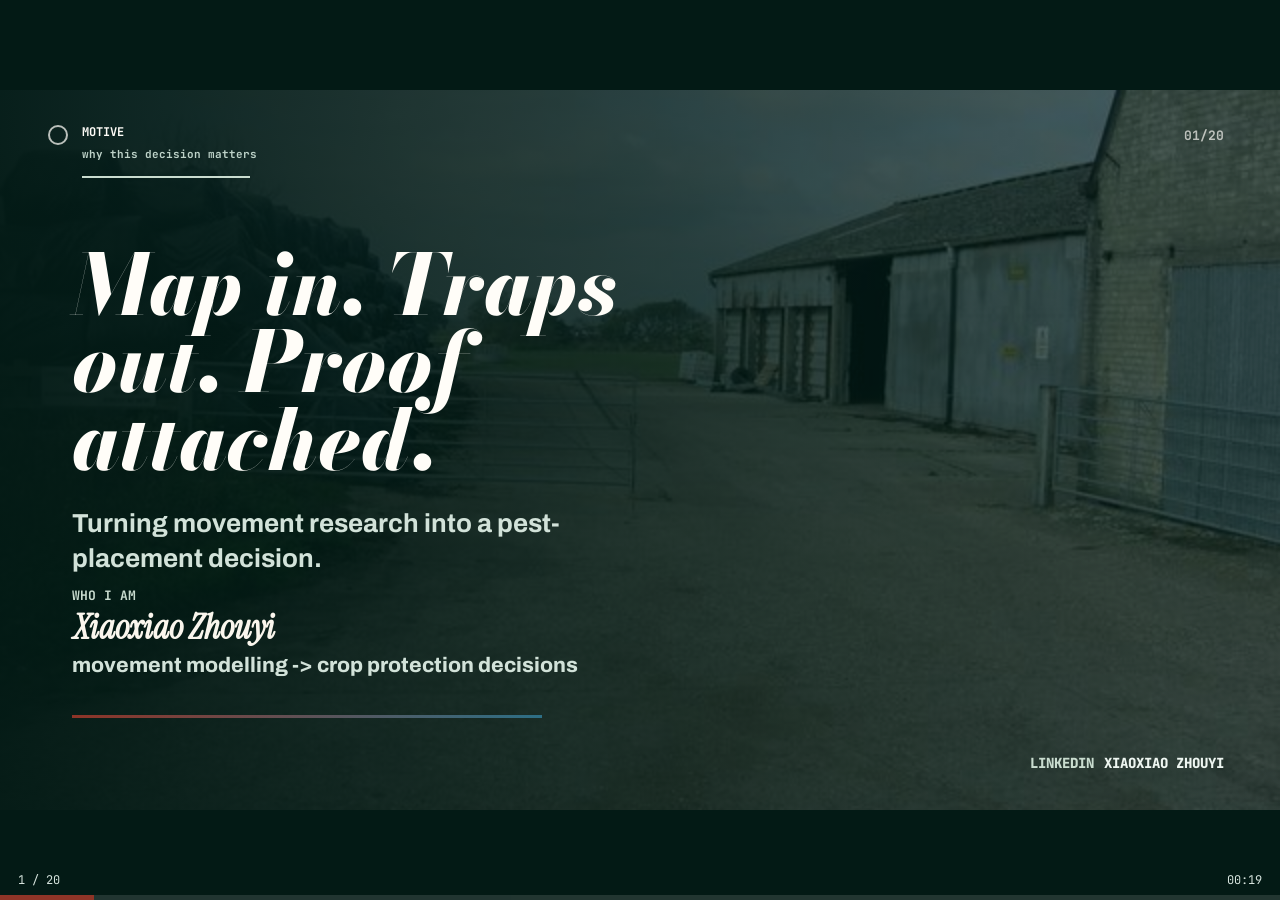
==== biopath-ecef/index.html @ d57f268b "Add BioPath ECEF presentation" ====
<!doctype html>
<html lang="en">
<head>
<meta charset="utf-8">
<meta name="viewport" content="width=device-width, initial-scale=1">
<title>BioPath ECEF Festival Presentation V3 London Cuts Direction</title>
<style>
  @import url('https://fonts.googleapis.com/css2?family=Archivo:wght@400;500;600;700;800&family=Bodoni+Moda:ital,wght@0,600;0,700;0,800;1,600;1,700;1,800&family=Instrument+Serif:ital@0;1&family=JetBrains+Mono:wght@500;700&display=swap');
  :root {
    --ink:#18110D;
    --ink2:#08352D;
    --paper:#FAF6ED;
    --paper2:#FFFDF8;
    --paper3:#EFE8DC;
    --line:#D8CCBA;
    --muted:#62584E;
    --deep:#062B24;
    --accent:#8E3427;
    --amber:#BF6E33;
    --blue:#2D6F86;
    --red:#B84B3F;
    --mint:#C9DCCF;
    --f-display:'Bodoni Moda','Bodoni 72','Didot','Georgia',serif;
    --f-serif:'Instrument Serif','Iowan Old Style','Georgia',serif;
    --f-sans:'Archivo','Avenir Next','Helvetica Neue',Arial,sans-serif;
    --f-mono:'JetBrains Mono','SF Mono',ui-monospace,monospace;
  }
  * { box-sizing:border-box; }
  body { margin:0; overflow:hidden; background:#031A15; font-family:var(--f-sans); }
  .shell { width:100vw; height:100vh; display:grid; place-items:center; background:#031A15; }
  .deck-wrap { width:min(100vw,177.777vh); height:min(56.25vw,100vh); position:relative; }
  .deck { width:1280px; height:720px; transform-origin:top left; transform:scale(var(--scale,1)); position:absolute; inset:0 auto auto 0; }
  .slide { position:absolute; inset:0; width:1280px; height:720px; opacity:0; pointer-events:none; overflow:hidden; transition:opacity 160ms ease; background:var(--paper); color:var(--ink); }
  .slide.active { opacity:1; pointer-events:auto; }
  .dark { background:var(--deep); color:var(--paper2); }
  .meta { position:absolute; left:48px; top:34px; z-index:5; display:grid; gap:7px; padding-left:34px; }
  .meta::before { content:""; position:absolute; left:0; top:1px; width:16px; height:16px; border:2px solid currentColor; border-radius:50%; opacity:.72; }
  .meta span { font-family:var(--f-mono); font-size:12px; font-weight:700; color:inherit; text-transform:uppercase; letter-spacing:0; }
  .meta small { font-family:var(--f-mono); font-size:11px; color:var(--muted); font-weight:700; }
  .dark .meta small { color:#BDD2C8; }
  .meta::after { content:""; width:168px; height:2px; background:var(--accent); margin-top:8px; }
  .dark .meta::after { background:var(--mint); }
  .folio { position:absolute; right:56px; top:37px; z-index:5; font-family:var(--f-mono); font-size:13px; font-weight:700; color:inherit; opacity:.68; }
  .linkedin-mark { position:absolute; right:56px; bottom:38px; z-index:6; display:flex; align-items:baseline; gap:10px; font-family:var(--f-mono); font-size:14px; font-weight:800; color:var(--muted); text-transform:uppercase; }
  .linkedin-mark span { color:var(--accent); }
  .linkedin-mark b { color:var(--ink); font-weight:900; }
  .dark .linkedin-mark { color:#AFC8BE; }
  .dark .linkedin-mark span { color:var(--mint); }
  .dark .linkedin-mark b { color:#EEF6F1; }
  .s20 .linkedin-mark { display:none; }
  .copy { position:absolute; left:72px; top:140px; width:560px; z-index:4; }
  h1 { margin:0; font:800 58px/1.04 var(--f-sans); font-style:normal; letter-spacing:0; }
  .s01 h1, .s02 h1, .s03 h1, .s04 h1, .s07 h1, .s13 h1, .s14 h1, .s19 h1, .s20 h1 {
    font-family:var(--f-display);
    font-style:italic;
    line-height:1.08;
  }
  p { margin:28px 0 0; width:520px; color:var(--muted); font-size:23px; line-height:1.34; font-weight:700; }
  .dark p { color:#D2E2D9; }
  .cover-photo, .cover-photo img { position:absolute; inset:0; width:100%; height:100%; }
  .cover-photo img { object-fit:cover; filter:saturate(.92) contrast(1.05); opacity:.52; }
  .s01 { background:#041F19; }
  .s01::after { content:""; position:absolute; inset:0; background:linear-gradient(90deg,rgba(3,26,21,.95),rgba(3,26,21,.64) 48%,rgba(3,26,21,.28)); }
  .s01 .copy { width:690px; top:156px; }
  .s01 h1 { font-size:84px; line-height:.92; }
  .s01 p { width:560px; font-size:26px; }
  .cover-id { position:absolute; left:72px; bottom:132px; z-index:4; display:grid; gap:8px; }
  .cover-id b { font-family:var(--f-mono); font-size:13px; text-transform:uppercase; letter-spacing:0; color:var(--mint); }
  .cover-id strong { display:block; color:var(--paper); font-family:var(--f-serif); font-size:34px; line-height:.96; font-style:italic; }
  .cover-id span { display:block; color:#D2E2D9; font-size:21px; line-height:1.2; font-weight:750; }
  .cover-rule { position:absolute; left:72px; bottom:92px; width:470px; height:3px; background:linear-gradient(90deg,var(--accent),var(--blue)); z-index:4; }
  .portrait-stage { position:absolute; left:642px; top:84px; width:598px; height:500px; z-index:3; }
  .portrait-stage img { position:absolute; right:8px; top:0; width:352px; height:458px; object-fit:cover; border:1px solid var(--line); box-shadow:0 24px 72px rgba(34,20,9,.12); }
  .strawberries { position:absolute; left:0; top:60px; width:300px; height:190px; }
  .strawberries::before { content:""; position:absolute; inset:18px 0 auto 0; height:136px; background:repeating-linear-gradient(to bottom,transparent 0 40px,var(--line) 40px 43px); }
  .strawberries i { position:absolute; left:calc(var(--c)*35px + var(--o)); top:calc(var(--r)*43px); width:16px; height:16px; border-radius:50%; background:var(--red); box-shadow:0 -8px 0 -4px var(--ink); }
  .origin-caption { position:absolute; left:18px; top:326px; width:238px; font-weight:900; }
  .origin-caption b { display:block; color:var(--accent); font-family:var(--f-mono); font-size:13px; text-transform:uppercase; margin-bottom:12px; }
  .origin-caption span { display:block; font-family:var(--f-serif); font-size:30px; line-height:1.05; font-style:italic; }
  .trap-stage { position:absolute; right:56px; top:104px; width:590px; height:462px; border:1px solid var(--line); box-shadow:0 24px 74px rgba(34,20,9,.08); background:var(--paper2); }
  .trap-stage svg { display:block; width:100%; height:100%; }
  .trap-stage text { font-family:var(--f-mono); font-size:14px; font-weight:900; fill:var(--ink); text-transform:uppercase; letter-spacing:0; }
  .trap-stage .field-band { fill:#E8E0D0; opacity:.72; }
  .trap-stage .crop-row { fill:none; stroke:#A97E51; stroke-width:7; stroke-linecap:round; opacity:.34; }
  .trap-stage .crop-row-back { stroke-width:5; opacity:.22; }
  .trap-stage .plant-bed path { fill:#2F6B4E; opacity:.94; }
  .trap-stage .plant-bed circle { fill:var(--red); stroke:#6C1D17; stroke-width:2; }
  .trap-stage .risk-note rect, .trap-stage .trap-steps rect { fill:rgba(255,249,239,.74); stroke:var(--ink); stroke-width:2; }
  .trap-stage .risk-note text { font-size:12px; }
  .trap-stage .movement-shadow { fill:none; stroke:#FFF9EF; stroke-width:15; stroke-linecap:round; opacity:.82; }
  .trap-stage .movement-route { fill:none; stroke:var(--accent); stroke-width:7; stroke-linecap:round; stroke-dasharray:8 13; animation:trapRoute 1.7s linear infinite; }
  .trap-stage .pest-icons ellipse { fill:var(--ink); }
  .trap-stage .pest-icons line { stroke:var(--ink); stroke-width:4; stroke-linecap:round; }
  .trap-stage .scent-wave { fill:none; stroke:var(--accent); stroke-width:5; stroke-linecap:round; opacity:.7; animation:trapScent 2.2s ease-in-out infinite; transform-origin:430px 175px; }
  .trap-stage .wave2 { animation-delay:.32s; }
  .trap-stage .wave3 { animation-delay:.64s; }
  .trap-stage .scent-field text { fill:var(--accent); font-size:12px; }
  .trap-stage .trap-hero line { stroke:var(--ink); stroke-width:6; stroke-linecap:round; fill:none; }
  .trap-stage .count-box path { stroke:var(--accent); stroke-width:5; stroke-linecap:round; fill:none; }
  .trap-stage .trap-hero > path { fill:none; stroke:var(--ink); stroke-width:5; stroke-linecap:round; }
  .trap-stage .trap-hero rect { fill:url(#sticky-yellow); stroke:var(--ink); stroke-width:6; }
  .trap-stage .trap-hero .grid { fill:none; stroke:#7E5D22; stroke-width:2.1; opacity:.45; }
  .trap-stage .capture-dots ellipse { fill:var(--ink); animation:trapBlink 2.4s steps(2,end) infinite; }
  .trap-stage .capture-dots ellipse:nth-child(2) { animation-delay:.35s; }
  .trap-stage .capture-dots ellipse:nth-child(3) { animation-delay:.7s; }
  .trap-stage .capture-dots ellipse:nth-child(4) { animation-delay:1.05s; }
  .trap-stage .trap-hero text, .trap-stage .delta-trap text { font-size:12px; fill:var(--ink); }
  .trap-stage .count-box rect { fill:#0F3D34; stroke:var(--ink); stroke-width:4; }
  .trap-stage .count-box text { fill:var(--paper); font-size:12px; }
  .trap-stage .count-box .count-number { font-family:var(--f-display); font-size:45px; font-style:italic; }
  .trap-stage .delta-trap path:first-child { fill:#FFF7DD; stroke:var(--ink); stroke-width:5; }
  .trap-stage .delta-trap path:nth-child(2) { fill:#EED8A3; stroke:var(--ink); stroke-width:5; stroke-linejoin:round; }
  .trap-stage .delta-trap circle { fill:var(--accent); stroke:var(--ink); stroke-width:3; }
  .trap-stage .trap-steps text:first-of-type { font-size:17px; fill:var(--accent); }
  .trap-stage .trap-steps text:nth-of-type(2) { font-size:11px; }
  .trap-key { position:absolute; left:22px; right:22px; bottom:20px; display:grid; grid-template-columns:repeat(3,1fr); gap:10px; }
  .trap-key b { background:#0F3D34; color:var(--paper); padding:11px 10px; font-family:var(--f-mono); font-size:13px; text-transform:uppercase; text-align:center; }
  @keyframes trapRoute { to { stroke-dashoffset:-42; } }
  @keyframes trapScent { 0%,100% { opacity:.38; transform:scale(.96); } 50% { opacity:.9; transform:scale(1.04); } }
  @keyframes trapBlink { 0%,35% { opacity:.38; } 36%,100% { opacity:1; } }
  .judgement-chain { position:absolute; right:70px; top:176px; display:flex; align-items:stretch; gap:18px; }
  .judgement-chain div { width:146px; min-height:185px; background:var(--paper2); border-top:3px solid var(--ink); padding:22px; display:grid; align-content:start; gap:16px; box-shadow:0 14px 40px rgba(34,20,9,.06); }
  .judgement-chain div:nth-of-type(2) { border-color:var(--blue); background:#E2EEE9; }
  .judgement-chain div:nth-of-type(3) { border-color:var(--accent); background:#F2E6D9; }
  .judgement-chain b { font-family:var(--f-serif); font-size:31px; font-style:italic; }
  .judgement-chain span { font-size:15px; color:var(--muted); font-weight:700; }
  .judgement-chain em { width:32px; margin-top:82px; height:2px; background:var(--accent); }
  .metres { position:absolute; right:74px; top:118px; width:470px; height:430px; border-left:3px solid var(--accent); padding-left:34px; }
  .metres strong { display:block; font-family:var(--f-display); font-style:italic; font-size:86px; line-height:.88; margin-bottom:36px; }
  .metres div { display:flex; gap:18px; align-items:baseline; border-top:1px solid var(--line); padding:17px 0; }
  .metres b { width:150px; font-family:var(--f-serif); font-style:italic; font-size:30px; }
  .metres span { color:var(--muted); font-size:19px; font-weight:750; }
  .s05 .copy { width:470px; top:132px; }
  .s05 h1 { font-size:52px; }
  .s05 p { width:440px; font-size:23px; }
  .movement-stage { position:absolute; right:52px; top:118px; width:560px; height:372px; background:var(--paper2); border:1px solid var(--line); display:grid; place-items:center; box-shadow:0 24px 80px rgba(0,0,0,.18); }
  .movement-stage img { width:100%; height:100%; object-fit:contain; }
  .movement-stage span { position:absolute; left:22px; bottom:-38px; font-size:18px; font-weight:850; color:var(--mint); }
  .translate-stage, .language-stage { position:absolute; right:68px; bottom:155px; display:flex; gap:18px; align-items:center; }
  .translate-stage div, .language-stage div { width:158px; height:100px; padding:19px; background:var(--paper2); border:1px solid var(--line); box-shadow:0 14px 40px rgba(34,20,9,.05); }
  .translate-stage small, .language-stage small { display:block; color:var(--accent); text-transform:uppercase; font-family:var(--f-mono); font-weight:700; font-size:11px; margin-bottom:10px; }
  .translate-stage b, .language-stage b { font-family:var(--f-serif); font-size:27px; line-height:1.02; font-style:italic; }
  .translate-stage i, .language-stage i, .pilot-path i, .route-stage i { color:var(--accent); font-style:normal; font-size:31px; font-weight:900; }
  .deadline-path { position:absolute; right:72px; bottom:142px; width:610px; display:grid; grid-template-columns:repeat(4,1fr); gap:22px; align-items:end; }
  .deadline-path::before { content:""; position:absolute; left:42px; right:42px; top:40px; height:3px; background:var(--line); }
  .deadline-path div { text-align:center; position:relative; z-index:1; }
  .deadline-path div::before { content:""; display:block; width:36px; height:36px; border-radius:50%; background:var(--ink); margin:0 auto 16px; }
  .deadline-path .hot::before { background:var(--accent); }
  .deadline-path b { font-family:var(--f-serif); font-style:italic; font-size:27px; }
  .deadline-path span { display:block; color:var(--muted); font-size:16px; font-weight:750; margin-top:8px; }
  .workflow-v2 { position:absolute; left:72px; right:72px; bottom:92px; display:grid; grid-template-columns:repeat(4,1fr); gap:18px; }
  .workflow-v2 div { min-height:130px; background:var(--paper2); border-top:3px solid var(--ink); padding:20px 22px; box-shadow:0 12px 35px rgba(34,20,9,.04); }
  .workflow-v2 div:nth-child(2) { border-color:var(--blue); }
  .workflow-v2 div:nth-child(3) { border-color:var(--accent); }
  .workflow-v2 div:nth-child(4) { border-color:var(--red); }
  .workflow-v2 b { display:block; color:var(--muted); font-size:18px; margin-bottom:12px; }
  .workflow-v2 strong { display:block; font-family:var(--f-serif); font-style:italic; font-size:34px; }
  .workflow-v2 span { display:block; color:var(--muted); font-weight:750; font-size:16px; margin-top:10px; }
  .s08 .copy { top:128px; }
  .prototype-v2 { position:absolute; right:72px; top:130px; width:545px; display:grid; grid-template-columns:1fr 1fr; gap:18px; }
  .prototype-v2 div { background:#0D3B32; padding:22px; min-height:100px; }
  .prototype-v2 div:nth-child(2) { background:var(--blue); }
  .prototype-v2 .accent { background:var(--accent); }
  .prototype-v2 b { display:block; font-family:var(--f-serif); font-style:italic; font-size:32px; }
  .prototype-v2 span { color:#D7E6DF; font-size:16px; font-weight:750; }
  .prototype-v2 pre { grid-column:1/3; margin:8px 0 0; background:#061F1B; border:1px solid #346E61; padding:22px; color:#DCEAE4; font:700 21px/1.35 var(--f-mono); }
  .map-stage { position:absolute; right:80px; top:132px; width:560px; text-align:center; font-weight:900; }
  .map-stage img { width:100%; max-height:380px; object-fit:contain; }
  .map-stage span { display:block; margin-top:16px; font-size:20px; }
  .heat-stage { position:absolute; left:70px; top:120px; width:760px; height:390px; }
  .heat-stage img { width:100%; height:100%; object-fit:contain; }
  .heat-stage div { position:absolute; left:785px; top:312px; display:grid; gap:13px; width:280px; }
  .heat-stage b { border:1px solid var(--mint); background:#0E4A3E; padding:13px 15px; font-size:18px; font-weight:800; }
  .s11 .copy { left:850px; top:140px; width:350px; }
  .s11 h1 { font-size:45px; }
  .s11 p { width:310px; font-size:22px; }
  .metric-stage { position:absolute; right:90px; top:150px; display:grid; gap:20px; width:430px; }
  .metric-stage div { background:var(--paper2); border-left:3px solid var(--ink); padding:22px 26px; box-shadow:0 12px 35px rgba(34,20,9,.04); }
  .metric-stage div:nth-child(2) { border-color:var(--blue); }
  .metric-stage div:nth-child(3) { border-color:var(--accent); }
  .metric-stage span { color:var(--muted); font-size:18px; font-weight:800; }
  .metric-stage b { float:right; font-family:var(--f-mono); font-size:32px; }
  .trust-stage { position:absolute; right:80px; top:118px; width:520px; height:420px; }
  .trust-stage strong { position:absolute; inset:92px auto auto 45px; font-family:var(--f-display); font-style:italic; font-size:86px; color:#E6DED0; }
  .trust-stage div { position:absolute; width:230px; background:var(--paper2); padding:20px; border:1px solid var(--line); box-shadow:0 14px 40px rgba(34,20,9,.06); }
  .trust-stage div:nth-of-type(1) { left:0; top:0; }
  .trust-stage div:nth-of-type(2) { right:0; top:142px; background:#DDECE5; }
  .trust-stage div:nth-of-type(3) { left:40px; bottom:0; background:#E8F0F0; }
  .trust-stage b { font-family:var(--f-serif); font-style:italic; font-size:27px; }
  .trust-stage span { display:block; margin-top:10px; color:var(--muted); font-size:15px; font-weight:750; }
  .s14 .copy { top:126px; width:520px; }
  .s14 h1 { font-size:52px; }
  .s14 .language-stage { right:72px; bottom:168px; gap:22px; }
  .s14 .language-stage div { width:178px; height:118px; padding:22px; box-shadow:0 16px 40px rgba(36,26,10,.08); }
  .s14 .language-stage b { font-size:27px; }
  .promise-stage { position:absolute; inset:150px 0 auto; height:330px; display:grid; justify-items:center; align-content:start; gap:27px; }
  .promise-stage b { font-family:var(--f-display); font-style:italic; font-size:70px; line-height:.9; font-weight:800; }
  .promise-stage b:nth-child(2) { color:var(--accent); }
  .promise-stage b:nth-child(3) { color:#86C9DE; }
  .s15 .copy { top:562px; width:680px; }
  .s15 h1 { display:none; }
  .s15 p { margin:0; width:680px; font-size:23px; }
  .rules-stage, .ask-stage { position:absolute; right:84px; top:166px; width:470px; display:grid; gap:18px; }
  .rules-stage div, .ask-stage div { background:var(--paper2); border-left:3px solid var(--ink); padding:22px 26px; box-shadow:0 12px 35px rgba(34,20,9,.04); }
  .rules-stage div:nth-child(2), .ask-stage div:nth-child(2) { border-color:var(--blue); background:#DDECE5; }
  .rules-stage div:nth-child(3), .ask-stage div:nth-child(3) { border-color:var(--accent); background:#EFE7DD; }
  .rules-stage b, .ask-stage b { display:block; font-family:var(--f-serif); font-style:italic; font-size:34px; }
  .rules-stage span, .ask-stage span { display:block; color:var(--muted); font-size:17px; font-weight:750; margin-top:8px; }
  .status-stage { position:absolute; right:80px; top:140px; display:grid; grid-template-columns:1fr 1fr; gap:22px; width:560px; }
  .status-stage div { min-height:305px; padding:24px; background:var(--paper2); border-top:3px solid var(--ink); box-shadow:0 12px 35px rgba(34,20,9,.04); }
  .status-stage div:nth-child(2) { border-color:var(--accent); background:#EFE7DD; }
  .status-stage small { text-transform:uppercase; color:var(--muted); font-family:var(--f-mono); font-weight:700; font-size:12px; }
  .status-stage b { display:block; margin-top:24px; font-family:var(--f-serif); font-style:italic; font-size:34px; }
  .route-stage { position:absolute; left:72px; right:72px; bottom:104px; display:flex; align-items:stretch; gap:20px; }
  .route-stage div { flex:1; min-height:148px; background:var(--paper2); border-top:3px solid var(--ink); padding:23px 25px; box-shadow:0 18px 48px rgba(34,20,9,.07); }
  .route-stage .hot { border-color:var(--accent); background:#EFE7DD; }
  .route-stage small { display:block; color:var(--muted); font-family:var(--f-mono); font-weight:800; font-size:12px; text-transform:uppercase; margin-bottom:12px; }
  .route-stage b { display:block; font-family:var(--f-serif); font-style:italic; font-size:35px; line-height:.98; }
  .route-stage span { display:block; color:var(--muted); font-size:17px; line-height:1.2; font-weight:750; margin-top:12px; }
  .route-stage i { display:grid; align-items:center; }
  .route-foot { position:absolute; left:72px; bottom:55px; width:820px; color:var(--accent); font-family:var(--f-mono); font-size:16px; text-transform:uppercase; font-weight:800; }
  .pilot-path { position:absolute; right:70px; top:310px; display:flex; gap:16px; align-items:center; }
  .s19 .pilot-path { top:370px; }
  .pilot-path div { width:118px; height:78px; display:grid; place-items:center; background:var(--ink); color:var(--paper2); }
  .pilot-path div:first-child { background:var(--accent); }
  .pilot-path b { font-family:var(--f-serif); font-style:italic; font-size:24px; }
  .close-v2 { position:absolute; right:90px; top:122px; width:420px; display:grid; gap:20px; }
  .close-v2 div { height:112px; border:1px solid var(--mint); background:#0D3B32; display:flex; align-items:center; gap:38px; padding:0 42px; }
  .close-v2 b { font-family:var(--f-mono); font-size:34px; color:var(--mint); }
  .close-v2 span { font-family:var(--f-serif); font-style:italic; font-size:38px; font-weight:800; }
  .thanks-stage { position:absolute; right:82px; top:116px; width:472px; border:1px solid rgba(201,220,207,.38); padding:34px; background:linear-gradient(180deg,#0D3B32,#07271F); box-shadow:0 28px 90px rgba(0,0,0,.26); }
  .thanks-stage strong { display:block; font-family:var(--f-display); font-style:italic; font-size:76px; line-height:.92; margin-bottom:28px; }
  .thanks-stage div { display:grid; gap:12px; }
  .thanks-stage b { border-top:1px solid rgba(201,220,207,.24); padding-top:12px; color:#DCE9E3; font-size:21px; line-height:1.1; font-weight:800; }
  .qr-stage { position:absolute; left:72px; bottom:70px; width:500px; display:grid; grid-template-columns:168px 1fr; grid-template-rows:auto auto; column-gap:24px; align-items:center; border:1px solid rgba(201,220,207,.32); padding:18px; background:rgba(6,31,27,.62); }
  .qr-stage img { grid-row:1 / 3; width:168px; height:168px; background:#fff; padding:10px; object-fit:contain; }
  .qr-stage span { grid-column:2; align-self:end; color:var(--mint); font-family:var(--f-mono); font-size:15px; text-transform:uppercase; font-weight:900; }
  .qr-stage b { grid-column:2; align-self:start; display:block; margin-top:10px; color:var(--paper); font-size:28px; line-height:1.05; font-weight:900; }
  .hud { position:fixed; left:18px; right:18px; bottom:12px; z-index:50; display:flex; justify-content:space-between; color:#D7E4DE; font-family:var(--f-mono); font-size:12px; pointer-events:none; }
  .bar { position:fixed; left:0; bottom:0; width:100%; height:5px; background:rgba(255,255,255,.12); z-index:51; }
  .bar i { display:block; height:100%; width:5%; background:var(--accent); }
  .help { display:none; position:fixed; top:16px; left:50%; transform:translateX(-50%); z-index:60; background:rgba(6,37,30,.94); color:white; padding:10px 14px; font-size:14px; }
</style>
</head>
<body>
<div class="shell"><div class="deck-wrap"><main class="deck" id="deck">
            <section class="slide dark s01" data-index="0">
              
        <div class="cover-photo"><img src="assets/image.jpeg" alt="farm site"></div>
        <div class="cover-id"><b>who I am</b><strong>Xiaoxiao Zhouyi</strong><span>movement modelling -> crop protection decisions</span></div>
        <div class="cover-rule"></div>
        
              <div class="meta"><span>Motive</span><small>why this decision matters</small></div>
              <div class="folio">01/20</div>
              <div class="linkedin-mark"><span>LinkedIn</span><b>Xiaoxiao Zhouyi</b></div>
              <div class="copy">
                <h1>Map in. Traps out. Proof attached.</h1>
                <p>Turning movement research into a pest-placement decision.</p>
              </div>
            </section>
            
            <section class="slide light s02" data-index="1">
              
        <div class="portrait-stage">
          <div class="strawberries"><i style="--r:0;--c:0;--o:0px"></i><i style="--r:0;--c:1;--o:0px"></i><i style="--r:0;--c:2;--o:0px"></i><i style="--r:0;--c:3;--o:0px"></i><i style="--r:0;--c:4;--o:0px"></i><i style="--r:0;--c:5;--o:0px"></i><i style="--r:0;--c:6;--o:0px"></i><i style="--r:0;--c:7;--o:0px"></i><i style="--r:0;--c:8;--o:0px"></i><i style="--r:1;--c:0;--o:16px"></i><i style="--r:1;--c:1;--o:16px"></i><i style="--r:1;--c:2;--o:16px"></i><i style="--r:1;--c:3;--o:16px"></i><i style="--r:1;--c:4;--o:16px"></i><i style="--r:1;--c:5;--o:16px"></i><i style="--r:1;--c:6;--o:16px"></i><i style="--r:1;--c:7;--o:16px"></i><i style="--r:1;--c:8;--o:16px"></i><i style="--r:2;--c:0;--o:0px"></i><i style="--r:2;--c:1;--o:0px"></i><i style="--r:2;--c:2;--o:0px"></i><i style="--r:2;--c:3;--o:0px"></i><i style="--r:2;--c:4;--o:0px"></i><i style="--r:2;--c:5;--o:0px"></i><i style="--r:2;--c:6;--o:0px"></i><i style="--r:2;--c:7;--o:0px"></i><i style="--r:2;--c:8;--o:0px"></i><i style="--r:3;--c:0;--o:16px"></i><i style="--r:3;--c:1;--o:16px"></i><i style="--r:3;--c:2;--o:16px"></i><i style="--r:3;--c:3;--o:16px"></i><i style="--r:3;--c:4;--o:16px"></i><i style="--r:3;--c:5;--o:16px"></i><i style="--r:3;--c:6;--o:16px"></i><i style="--r:3;--c:7;--o:16px"></i><i style="--r:3;--c:8;--o:16px"></i></div>
          <img src="assets/image2.jpeg" alt="speaker portrait">
          <div class="origin-caption"><b>why I care</b><span>family strawberries<br>to field decisions</span></div>
        </div>
        
              <div class="meta"><span>Motive</span><small>why this decision matters</small></div>
              <div class="folio">02/20</div>
              <div class="linkedin-mark"><span>LinkedIn</span><b>Xiaoxiao Zhouyi</b></div>
              <div class="copy">
                <h1>This started close to home.</h1>
                <p>Movement modelling is my route in; my grandfather&#x27;s strawberries are why it feels personal.</p>
              </div>
            </section>
            
            <section class="slide light s03" data-index="2">
              
        <div class="trap-stage trap-stage-real trap-story" aria-label="vector diagram showing how crop traps attract, catch, and count pest movement">
          <svg viewBox="0 0 560 430" role="img">
            <defs>
              <linearGradient id="trap-field" x1="0" x2="1" y1="0" y2="1">
                <stop offset="0" stop-color="#FBF2E3"/>
                <stop offset=".58" stop-color="#E8E0D0"/>
                <stop offset="1" stop-color="#DDECE5"/>
              </linearGradient>
              <linearGradient id="sticky-yellow" x1="0" x2="1" y1="0" y2="1">
                <stop offset="0" stop-color="#F9D15D"/>
                <stop offset="1" stop-color="#E9A928"/>
              </linearGradient>
              <marker id="arrow-head" viewBox="0 0 10 10" refX="9" refY="5" markerWidth="5" markerHeight="5" orient="auto-start-reverse">
                <path d="M 0 0 L 10 5 L 0 10 z" fill="#BF6E33"/>
              </marker>
              <filter id="soft-shadow" x="-20%" y="-20%" width="140%" height="140%">
                <feDropShadow dx="0" dy="9" stdDeviation="8" flood-color="#21150D" flood-opacity=".18"/>
              </filter>
            </defs>
            <rect x="0" y="0" width="560" height="430" rx="0" fill="url(#trap-field)"/>
            <rect class="field-band" x="0" y="265" width="560" height="165"/>
            <path class="crop-row crop-row-back" d="M42 276 C126 242 194 292 268 254 C348 212 434 284 528 244"/>
            <path class="crop-row" d="M18 315 C104 278 174 334 252 292 C326 252 413 318 542 282"/>
            <path class="crop-row" d="M16 357 C110 318 206 376 292 334 C378 294 456 366 544 326"/>
            <g class="plant-bed">
              <g transform="translate(72 316)"><path d="M0 0 C-17 -28 -43 -24 -53 -6 C-29 -8 -14 2 0 0"/><path d="M0 0 C18 -30 46 -23 52 -4 C29 -8 13 3 0 0"/><circle cx="3" cy="13" r="7"/></g>
              <g transform="translate(146 294)"><path d="M0 0 C-17 -28 -43 -24 -53 -6 C-29 -8 -14 2 0 0"/><path d="M0 0 C18 -30 46 -23 52 -4 C29 -8 13 3 0 0"/><circle cx="4" cy="13" r="7"/></g>
              <g transform="translate(232 316)"><path d="M0 0 C-17 -28 -43 -24 -53 -6 C-29 -8 -14 2 0 0"/><path d="M0 0 C18 -30 46 -23 52 -4 C29 -8 13 3 0 0"/><circle cx="3" cy="13" r="7"/></g>
              <g transform="translate(440 307)"><path d="M0 0 C-17 -28 -43 -24 -53 -6 C-29 -8 -14 2 0 0"/><path d="M0 0 C18 -30 46 -23 52 -4 C29 -8 13 3 0 0"/><circle cx="3" cy="13" r="7"/></g>
            </g>

            <g class="risk-note">
              <rect x="28" y="34" width="170" height="54"/>
              <text x="47" y="57">pest movement</text>
              <text x="47" y="76">inside crop rows</text>
            </g>

            <path class="movement-shadow" d="M72 140 C152 76 228 94 291 157 C334 199 390 198 426 162"/>
            <path class="movement-route" d="M72 140 C152 76 228 94 291 157 C334 199 390 198 426 162"/>
            <g class="pest-icons">
              <g transform="translate(98 120) rotate(-18)"><ellipse cx="0" cy="0" rx="10" ry="6"/><line x1="-9" y1="-3" x2="-20" y2="-11"/><line x1="9" y1="-3" x2="20" y2="-11"/></g>
              <g transform="translate(216 112) rotate(18)"><ellipse cx="0" cy="0" rx="10" ry="6"/><line x1="-9" y1="-3" x2="-20" y2="-11"/><line x1="9" y1="-3" x2="20" y2="-11"/></g>
              <g transform="translate(337 187) rotate(-8)"><ellipse cx="0" cy="0" rx="10" ry="6"/><line x1="-9" y1="-3" x2="-20" y2="-11"/><line x1="9" y1="-3" x2="20" y2="-11"/></g>
            </g>

            <g class="scent-field">
              <path class="scent-wave" d="M430 148 C393 116 350 106 310 121"/>
              <path class="scent-wave wave2" d="M446 174 C405 145 363 141 323 160"/>
              <path class="scent-wave wave3" d="M436 202 C397 186 358 188 323 213"/>
              <text x="320" y="103">lure scent</text>
            </g>

            <g class="trap-hero" filter="url(#soft-shadow)">
              <line x1="444" y1="91" x2="444" y2="334"/>
              <path d="M397 110 C417 88 471 88 491 110"/>
              <rect x="384" y="114" width="122" height="168" rx="12"/>
              <path class="grid" d="M408 114 v168 M432 114 v168 M456 114 v168 M480 114 v168 M384 148 h122 M384 182 h122 M384 216 h122 M384 250 h122"/>
              <g class="capture-dots">
                <ellipse cx="412" cy="154" rx="8" ry="5"/><ellipse cx="462" cy="172" rx="8" ry="5"/><ellipse cx="438" cy="226" rx="8" ry="5"/><ellipse cx="484" cy="252" rx="8" ry="5"/>
              </g>
            </g>

            <g class="count-box" filter="url(#soft-shadow)">
              <rect x="52" y="172" width="142" height="86"/>
              <text x="73" y="199">captures</text>
              <text class="count-number" x="74" y="238">12</text>
              <path d="M384 202 C316 229 250 230 194 215" marker-end="url(#arrow-head)"/>
            </g>

            <g class="delta-trap" filter="url(#soft-shadow)">
              <path d="M286 268 L372 268 L348 322 L310 322 Z"/>
              <path d="M286 268 L329 232 L372 268"/>
              <circle cx="329" cy="291" r="11"/>
            </g>

            <g class="trap-steps">
              <g><rect x="215" y="34" width="89" height="47"/><text x="236" y="55">1</text><text x="239" y="73">attract</text></g>
              <g><rect x="316" y="34" width="84" height="47"/><text x="337" y="55">2</text><text x="338" y="73">catch</text></g>
              <g><rect x="412" y="34" width="94" height="47"/><text x="434" y="55">3</text><text x="434" y="73">count</text></g>
            </g>
          </svg>
          <div class="trap-key">
            <b>lure</b><b>sticky card</b><b>evidence point</b>
          </div>
        </div>
        
              <div class="meta"><span>Motive</span><small>why this decision matters</small></div>
              <div class="folio">03/20</div>
              <div class="linkedin-mark"><span>LinkedIn</span><b>Xiaoxiao Zhouyi</b></div>
              <div class="copy">
                <h1>A trap is where movement becomes evidence.</h1>
                <p>Lures attract, sticky cards catch, and monitoring points count what is happening in the crop row.</p>
              </div>
            </section>
            
            <section class="slide light s04" data-index="3">
              
        <div class="metres">
          <strong>a few<br>metres</strong>
          <div><b>Labour</b><span>checks</span></div>
          <div><b>Chemicals</b><span>pressure</span></div>
          <div><b>Confidence</b><span>explanation</span></div>
        </div>
        
              <div class="meta"><span>Motive</span><small>why this decision matters</small></div>
              <div class="folio">04/20</div>
              <div class="linkedin-mark"><span>LinkedIn</span><b>Xiaoxiao Zhouyi</b></div>
              <div class="copy">
                <h1>A few metres can change the work that follows.</h1>
                <p>Better placement can reduce wasted checks, chemical pressure, and weak explanations.</p>
              </div>
            </section>
            
            <section class="slide dark s05" data-index="4">
              <div class="movement-stage"><img src="assets/image.gif" alt="animated movement paths"><span>movement changes when space has structure</span></div>
              <div class="meta"><span>Translation</span><small>from movement model to user action</small></div>
              <div class="folio">05/20</div>
              <div class="linkedin-mark"><span>LinkedIn</span><b>Xiaoxiao Zhouyi</b></div>
              <div class="copy">
                <h1>Movement is uncertain. The environment shapes it.</h1>
                <p>Encounters are not random once space has structure.</p>
              </div>
            </section>
            
            <section class="slide light s06" data-index="5">
              
        <div class="translate-stage">
          <div><small>research</small><b>movement lens</b></div>
          <i>-></i>
          <div><small>algorithm</small><b>search placements</b></div>
          <i>-></i>
          <div><small>user</small><b>decision + proof</b></div>
        </div>
        
              <div class="meta"><span>Translation</span><small>from movement model to user action</small></div>
              <div class="folio">06/20</div>
              <div class="linkedin-mark"><span>LinkedIn</span><b>Xiaoxiao Zhouyi</b></div>
              <div class="copy">
                <h1>ECEF moved the model toward a user decision.</h1>
                <p>A clever equation is not enough; someone has to act on the answer.</p>
              </div>
            </section>
            
            <section class="slide light s07" data-index="6">
              
        <div class="deadline-path">
          <div><b>Idea</b><span>research</span></div>
          <div><b>ECEF</b><span>pressure</span></div>
          <div class="hot"><b>Demo</b><span>visible</span></div>
          <div><b>Pilot</b><span>next</span></div>
        </div>
        
              <div class="meta"><span>Translation</span><small>from movement model to user action</small></div>
              <div class="folio">07/20</div>
              <div class="linkedin-mark"><span>LinkedIn</span><b>Xiaoxiao Zhouyi</b></div>
              <div class="copy">
                <h1>The fellowship made the idea visible.</h1>
                <p>User, evidence, prototype, and story all had to become concrete.</p>
              </div>
            </section>
            
            <section class="slide light s08" data-index="7">
              
        <div class="workflow-v2">
          <div><b>01</b><strong>Map</strong><span>site and barriers</span></div>
          <div><b>02</b><strong>Budget</strong><span>number of traps</span></div>
          <div><b>03</b><strong>Solve</strong><span>ranked locations</span></div>
          <div><b>04</b><strong>Proof</strong><span>benchmark attached</span></div>
        </div>
        
              <div class="meta"><span>Translation</span><small>from movement model to user action</small></div>
              <div class="folio">08/20</div>
              <div class="linkedin-mark"><span>LinkedIn</span><b>Xiaoxiao Zhouyi</b></div>
              <div class="copy">
                <h1>A simple workflow people can question.</h1>
                <p>Map, budget, coordinates, proof: each step should be explainable.</p>
              </div>
            </section>
            
            <section class="slide dark s09" data-index="8">
              
        <div class="prototype-v2">
          <div><b>solver</b><span>coordinates</span></div>
          <div><b>API</b><span>workflow proof</span></div>
          <div class="accent"><b>web demo</b><span>explainable</span></div>
          <div><b>artifacts</b><span>saved evidence</span></div>
          <pre>$ biopath solve --map site.json
> ranked trap plan
> benchmark artifact saved</pre>
        </div>
        
              <div class="meta"><span>Proof</span><small>prototype and evidence</small></div>
              <div class="folio">09/20</div>
              <div class="linkedin-mark"><span>LinkedIn</span><b>Xiaoxiao Zhouyi</b></div>
              <div class="copy">
                <h1>The prototype makes the story concrete.</h1>
                <p>Solver, API, web demo, and saved run outputs make the workflow tangible.</p>
              </div>
            </section>
            
            <section class="slide light s10" data-index="9">
              <div class="map-stage"><img src="assets/image.png" alt="synthetic geometry"><span>walkable areas + barriers</span></div>
              <div class="meta"><span>Proof</span><small>prototype and evidence</small></div>
              <div class="folio">10/20</div>
              <div class="linkedin-mark"><span>LinkedIn</span><b>Xiaoxiao Zhouyi</b></div>
              <div class="copy">
                <h1>The map makes the assumptions visible.</h1>
                <p>A synthetic site lets us discuss the logic without private field data.</p>
              </div>
            </section>
            
            <section class="slide dark s11" data-index="10">
              <div class="heat-stage"><img src="assets/image2.png" alt="heatmap"><div><b>6 traps</b><b>risk prior</b><b>testable locations</b></div></div>
              <div class="meta"><span>Proof</span><small>prototype and evidence</small></div>
              <div class="folio">11/20</div>
              <div class="linkedin-mark"><span>LinkedIn</span><b>Xiaoxiao Zhouyi</b></div>
              <div class="copy">
                <h1>Coordinates, not just a picture.</h1>
                <p>The decision shifts from gut feel alone to a placement that can be tested.</p>
              </div>
            </section>
            
            <section class="slide light s12" data-index="11">
              
        <div class="metric-stage">
          <div><span>Capture score</span><b>0.5875</b></div>
          <div><span>Mean distance</span><b>4.34 m</b></div>
          <div><span>P95 distance</span><b>10 m</b></div>
        </div>
        
              <div class="meta"><span>Proof</span><small>prototype and evidence</small></div>
              <div class="folio">12/20</div>
              <div class="linkedin-mark"><span>LinkedIn</span><b>Xiaoxiao Zhouyi</b></div>
              <div class="copy">
                <h1>Early evidence turns the next test specific.</h1>
                <p>Demo metrics are not the finish line; they define what a pilot should measure.</p>
              </div>
            </section>
            
            <section class="slide light s13" data-index="12">
              
        <div class="trust-stage">
          <strong>TRUST</strong>
          <div><b>Can it work?</b><span>technical feasibility</span></div>
          <div><b>Who trusts it?</b><span>workflow evidence</span></div>
          <div><b>Will it repeat?</b><span>business model</span></div>
        </div>
        
              <div class="meta"><span>Market</span><small>trust and route to use</small></div>
              <div class="folio">13/20</div>
              <div class="linkedin-mark"><span>LinkedIn</span><b>Xiaoxiao Zhouyi</b></div>
              <div class="copy">
                <h1>The hard question is trust.</h1>
                <p>From can it work? to who would use it, pay for it, and repeat it?</p>
              </div>
            </section>
            
            <section class="slide light s14" data-index="13">
              
        <div class="language-stage">
          <div><small>before</small><b>MFPT</b></div>
          <i>-></i>
          <div><small>after</small><b>placement plan</b></div>
          <i>-></i>
          <div><small>proof</small><b>benchmark</b></div>
        </div>
        
              <div class="meta"><span>Market</span><small>trust and route to use</small></div>
              <div class="folio">14/20</div>
              <div class="linkedin-mark"><span>LinkedIn</span><b>Xiaoxiao Zhouyi</b></div>
              <div class="copy">
                <h1>I had to translate novelty into value.</h1>
                <p>Start with the decision; bring in the method only when it helps.</p>
              </div>
            </section>
            
            <section class="slide dark s15" data-index="14">
              <div class="promise-stage"><b>Map in.</b><b>Traps out.</b><b>Proof attached.</b></div>
              <div class="meta"><span>Market</span><small>trust and route to use</small></div>
              <div class="folio">15/20</div>
              <div class="linkedin-mark"><span>LinkedIn</span><b>Xiaoxiao Zhouyi</b></div>
              <div class="copy">
                <h1>Map in. Traps out. Proof attached.</h1>
                <p>The idea has to be simple enough to travel without me in the room.</p>
              </div>
            </section>
            
            <section class="slide light s16" data-index="15">
              
        <div class="rules-stage">
          <div><b>IP</b><span>protectable route</span></div>
          <div><b>Pilots</b><span>evidence route</span></div>
          <div><b>Partners</b><span>adoption route</span></div>
        </div>
        
              <div class="meta"><span>Market</span><small>trust and route to use</small></div>
              <div class="folio">16/20</div>
              <div class="linkedin-mark"><span>LinkedIn</span><b>Xiaoxiao Zhouyi</b></div>
              <div class="copy">
                <h1>A useful tool needs rules of the road.</h1>
                <p>IP, pilots, partners, and adoption route matter because they protect the next step.</p>
              </div>
            </section>
            
            <section class="slide light s17" data-index="16">
              
        <div class="ask-stage">
          <div><b>Pilot site</b><span>real layout</span></div>
          <div><b>Expert feedback</b><span>field constraints</span></div>
          <div><b>Partner route</b><span>workflow owner</span></div>
        </div>
        
              <div class="meta"><span>Ask</span><small>from showcase to pilot</small></div>
              <div class="folio">17/20</div>
              <div class="linkedin-mark"><span>LinkedIn</span><b>Xiaoxiao Zhouyi</b></div>
              <div class="copy">
                <h1>The next step needs real sites.</h1>
                <p>I am looking for pilot conversations, pest-control expertise, and practical feedback.</p>
              </div>
            </section>
            
            <section class="slide light s18" data-index="17">
              
        <div class="route-stage">
          <div><small>Feb 2026</small><b>Ceres AgriTech</b><span>roadshow + follow-up route</span></div>
          <i>-></i>
          <div class="hot"><small>Jun 2026</small><b>LINCAM EOI</b><span>advice requested</span></div>
          <i>-></i>
          <div><small>now</small><b>software/IP</b><span>form submitted</span></div>
        </div>
        <div class="route-foot">Greater Lincolnshire + North Cambridgeshire impact route</div>
        
              <div class="meta"><span>Ask</span><small>from showcase to pilot</small></div>
              <div class="folio">18/20</div>
              <div class="linkedin-mark"><span>LinkedIn</span><b>Xiaoxiao Zhouyi</b></div>
              <div class="copy">
                <h1>The route to use has already started.</h1>
                <p>Ceres AgriTech LINCAM EOI advice is underway, with software/IP information submitted through Bristol.</p>
              </div>
            </section>
            
            <section class="slide light s19" data-index="18">
              
        <div class="pilot-path">
          <div><b>Showcase</b></div><i>-></i>
          <div><b>Site</b></div><i>-></i>
          <div><b>Map</b></div><i>-></i>
          <div><b>Pilot</b></div>
        </div>
        
              <div class="meta"><span>Ask</span><small>from showcase to pilot</small></div>
              <div class="folio">19/20</div>
              <div class="linkedin-mark"><span>LinkedIn</span><b>Xiaoxiao Zhouyi</b></div>
              <div class="copy">
                <h1>From showcase to pilot conversation.</h1>
                <p>One partner site, one baseline map, one evidence plan.</p>
              </div>
            </section>
            
            <section class="slide dark s20" data-index="19">
              
        <div class="thanks-stage">
          <strong>Thank you</strong>
          <div><b>ECEF</b><b>Luca Giuggioli</b><b>Bristol Innovations</b><b>Ceres AgriTech conversations</b></div>
        </div>
        <div class="qr-stage">
          <img src="assets/linkedin-qr.jpg" alt="LinkedIn QR code">
          <span>LinkedIn</span>
          <b>Xiaoxiao Zhouyi</b>
        </div>
        
              <div class="meta"><span>Thanks</span><small>acknowledgements and contact</small></div>
              <div class="folio">20/20</div>
              <div class="linkedin-mark"><span>LinkedIn</span><b>Xiaoxiao Zhouyi</b></div>
              <div class="copy">
                <h1>One useful decision, made clearer.</h1>
                <p>Thanks to ECEF, my supervisor Luca Giuggioli, Bristol Innovations, and the Ceres AgriTech conversations.</p>
              </div>
            </section>
            </main></div></div>
<div class="hud"><span id="where">1 / 20</span><span id="timer">00:00</span></div>
<div class="bar"><i id="bar"></i></div>
<div class="help" id="help">V3 timed mode | Auto-advance every 20s | Space/Right next | Left previous | F fullscreen | T reset</div>
<script>
const slides = [{"num": 1, "title": "BioPath", "visual": "Map in. Traps out. Proof attached.", "support": "Turning movement research into a pest-placement decision.", "note": "Hi, I'm Xiaoxiao Zhouyi. I work on movement and encounter models, and BioPath is my ECEF project: a tool that turns a site map into better trap locations. The promise is simple: map in, traps out, proof attached."}, {"num": 2, "title": "The Strawberry Reason", "visual": "This started close to home.", "support": "Movement modelling is my route in; my grandfather's strawberries are why it feels personal.", "note": "I come to this as someone who works on movement and encounters. But the motivation is also personal: my grandfather's home grew strawberries. So crop protection was never only a market or a model. It was plants, labour, timing, and uncertainty."}, {"num": 3, "title": "What Counts as a Trap", "visual": "A trap is where movement becomes evidence.", "support": "Lures attract, sticky cards catch, and monitoring points count what is happening in the crop row.", "note": "When I say trap, I mean a practical monitoring point in the crop: it might use a lure, a sticky card, or a small sensor. The key idea is that the trap turns movement into evidence. BioPath asks where those points should go, so the evidence is useful rather than accidental."}, {"num": 4, "title": "Why It Matters", "visual": "A few metres can change the work that follows.", "support": "Better placement can reduce wasted checks, chemical pressure, and weak explanations.", "note": "Why does that matter? Because a small placement decision can create a lot of follow-up work. If traps are in weak positions, people spend time checking, moving, and defending them. BioPath is meant to make that first decision clearer."}, {"num": 5, "title": "Research Origin", "visual": "Movement is uncertain. The environment shapes it.", "support": "Encounters are not random once space has structure.", "note": "The research idea is simple enough to say without equations. Movement is uncertain, but it is not random in every direction. Walls, corridors, entrances, and risky zones all shape where encounters are likely. That is the piece BioPath uses."}, {"num": 6, "title": "Translation", "visual": "ECEF moved the model toward a user decision.", "support": "A clever equation is not enough; someone has to act on the answer.", "note": "ECEF helped me stop treating this only as a model. A model can be clever and still not help anyone. The user question is sharper: can someone draw a map, choose a budget, and understand the recommended placements?"}, {"num": 7, "title": "Fellowship Frame", "visual": "The fellowship made the idea visible.", "support": "User, evidence, prototype, and story all had to become concrete.", "note": "The fellowship gave the idea a deadline and a room full of useful pressure. It made me test the parts I used to postpone: who needs this, what they would trust, and what the first version should prove."}, {"num": 8, "title": "What BioPath Does", "visual": "A simple workflow people can question.", "support": "Map, budget, coordinates, proof: each step should be explainable.", "note": "The product version is intentionally plain. A user starts with a site map and a number of traps. BioPath returns a ranked plan plus a benchmark. The important thing is not the picture; it is whether the recommendation can be discussed."}, {"num": 9, "title": "Prototype", "visual": "The prototype makes the story concrete.", "support": "Solver, API, web demo, and saved run outputs make the workflow tangible.", "note": "I have built enough of the prototype to make the idea tangible. There is a solver, a small API, a web demo, and saved run outputs. It is not polished software yet, but it is no longer just a sentence on a slide."}, {"num": 10, "title": "Model Layer", "visual": "The map makes the assumptions visible.", "support": "A synthetic site lets us discuss the logic without private field data.", "note": "Before BioPath solves anything, it needs to know what the site looks like. Where can movement happen? Where are the barriers? Which areas matter most? I use a synthetic map here so the assumptions stay visible and discussable."}, {"num": 11, "title": "Solve Layer", "visual": "Coordinates, not just a picture.", "support": "The decision shifts from gut feel alone to a placement that can be tested.", "note": "Then the model searches for placements. I do not need to show every calculation in this talk. The point is the change in the decision: instead of saying these spots look right, we can ask why these spots, and how good are they?"}, {"num": 12, "title": "Early Proof", "visual": "Early evidence turns the next test specific.", "support": "Demo metrics are not the finish line; they define what a pilot should measure.", "note": "The numbers here are not the finish line. They are a starting point for the evidence a pilot would need. Capture score, distance, and robustness give me concrete things to ask about, instead of asking vaguely whether this looks good."}, {"num": 13, "title": "Customer Discovery", "visual": "The hard question is trust.", "support": "From can it work? to who would use it, pay for it, and repeat it?", "note": "ECEF changed the question from, can I make the algorithm work, to, who would actually use this? That is a bigger question. The Ceres AgriTech conversations helped make it practical: trust, workflow, price, evidence, and grower needs."}, {"num": 14, "title": "Language Shift", "visual": "I had to translate novelty into value.", "support": "Start with the decision; bring in the method only when it helps.", "note": "I also had to change my language. In research, I might start with mean first-passage time. In a room like this, that starts too far in. I should start with the decision: where to place traps, and why."}, {"num": 15, "title": "The Product Promise", "visual": "Map in. Traps out. Proof attached.", "support": "The idea has to be simple enough to travel without me in the room.", "note": "That phrase is the product promise. Map in means a real site. Traps out means a concrete recommendation. Proof attached means the decision can be questioned. If people remember that, BioPath has a story that can travel."}, {"num": 16, "title": "Commercialisation Reality", "visual": "A useful tool needs rules of the road.", "support": "IP, pilots, partners, and adoption route matter because they protect the next step.", "note": "Commercialisation made the project more real. I have started the software and IP route, and I need pilots and partners around that. Those details should support the main story, not bury it. The story is still the decision."}, {"num": 17, "title": "The Ask", "visual": "The next step needs real sites.", "support": "I am looking for pilot conversations, pest-control expertise, and practical feedback.", "note": "The most useful response would be a real test. I would love to speak with growers, pest managers, agritech people, or anyone who knows field constraints. A small pilot conversation would tell me far more than general interest."}, {"num": 18, "title": "Not Just on Paper", "visual": "The route to use has already started.", "support": "Ceres AgriTech LINCAM EOI advice is underway, with software/IP information submitted through Bristol.", "note": "This is not just a slide exercise. I have already asked Bristol's commercialisation team about a Ceres AgriTech LINCAM Proof of Concept EOI, and I have submitted the software information form. That does not mean funding is secured. It means the route is real."}, {"num": 19, "title": "Next Step", "visual": "From showcase to pilot conversation.", "support": "One partner site, one baseline map, one evidence plan.", "note": "After this showcase, the practical next step is deliberately small: one partner site, one baseline map, and one evidence plan. The LINCAM route is useful because it asks exactly those questions: grower need, field evidence, and commercial fit."}, {"num": 20, "title": "Thank You", "visual": "One useful decision, made clearer.", "support": "Thanks to ECEF, my supervisor Luca Giuggioli, Bristol Innovations, and the Ceres AgriTech conversations.", "note": "So the final message is simple. BioPath takes a messy placement decision and makes it easier to discuss: here is the map, here are the coordinates, here is the evidence. Thank you to ECEF, Luca, Bristol Innovations, and the Ceres AgriTech conversations that helped move this toward practice."}];
const STORAGE_KEY = 'biopath-ecef-festival-v3-slide';
const STATE_KEY = 'biopath-ecef-festival-v3-state';
const CHANNEL = 'biopath-ecef-festival-v3-channel';
const SLIDE_SECONDS = 20;
const syncChannel = 'BroadcastChannel' in window ? new BroadcastChannel(CHANNEL) : null;
function readState() {
  try { return JSON.parse(localStorage.getItem(STATE_KEY) || 'null') || {}; } catch { return {}; }
}
const initialState = readState();
const requestedSlide = new URLSearchParams(location.search).get('slide');
let index = Number(requestedSlide ?? initialState.index ?? localStorage.getItem(STORAGE_KEY) ?? 0);
let slideStarted = Number(initialState.startedAt) || Date.now();
const deck = document.getElementById('deck');
const slideEls = [...document.querySelectorAll('.slide')];
const where = document.getElementById('where');
const timer = document.getElementById('timer');
const bar = document.getElementById('bar');
const help = document.getElementById('help');
function setScale() {
  const wrap = document.querySelector('.deck-wrap');
  deck.style.setProperty('--scale', Math.min(wrap.clientWidth / 1280, wrap.clientHeight / 720));
}
function saveIndex(value, startedAt = slideStarted) {
  const state = { index: value, startedAt };
  try {
    localStorage.setItem(STORAGE_KEY, String(value));
    localStorage.setItem(STATE_KEY, JSON.stringify(state));
  } catch {}
  try { syncChannel?.postMessage({ type: 'slide', ...state }); } catch {}
}
function showSlide(i, broadcast = true, startedAt = Date.now()) {
  index = Math.max(0, Math.min(slides.length - 1, Number(i) || 0));
  slideStarted = Number(startedAt) || Date.now();
  slideEls.forEach((slide, n) => slide.classList.toggle('active', n === index));
  where.textContent = `${index + 1} / ${slides.length}`;
  bar.style.width = '0%';
  if (broadcast) saveIndex(index, slideStarted);
}
function tick() {
  const elapsedMs = Date.now() - slideStarted;
  const elapsed = Math.floor(elapsedMs / 1000);
  const remaining = Math.max(0, SLIDE_SECONDS - elapsed);
  timer.textContent = `00:${String(remaining).padStart(2,'0')}`;
  bar.style.width = `${Math.min(100, (elapsedMs / (SLIDE_SECONDS * 1000)) * 100)}%`;
  if (elapsedMs >= SLIDE_SECONDS * 1000 && index < slides.length - 1) {
    showSlide(index + 1);
    return tick();
  }
}
document.addEventListener('keydown', async event => {
  if (event.key === 'ArrowRight' || event.key === ' ' || event.key === 'PageDown') { event.preventDefault(); showSlide(index + 1); }
  if (event.key === 'ArrowLeft' || event.key === 'PageUp') { event.preventDefault(); showSlide(index - 1); }
  if (event.key.toLowerCase() === 't') { slideStarted = Date.now(); saveIndex(index, slideStarted); }
  if (event.key.toLowerCase() === 'f') {
    if (!document.fullscreenElement) await document.documentElement.requestFullscreen();
    else await document.exitFullscreen();
  }
});
window.addEventListener('storage', event => {
  if (event.key === STATE_KEY && event.newValue !== null) {
    try {
      const state = JSON.parse(event.newValue);
      showSlide(Number(state.index), false, Number(state.startedAt));
    } catch {}
  }
});
syncChannel?.addEventListener('message', event => {
  if (event.data?.type === 'slide') showSlide(Number(event.data.index), false, Number(event.data.startedAt));
});
window.addEventListener('resize', setScale);
window.showSlide = showSlide;
window.__debugSetSlideElapsed = seconds => { slideStarted = Date.now() - (Number(seconds) || 0) * 1000; tick(); };
setScale();
showSlide(index, true, requestedSlide === null ? slideStarted : Date.now());
tick();
setInterval(tick, 250);
setTimeout(() => help.style.display = 'none', 7000);
</script>
</body>
</html>
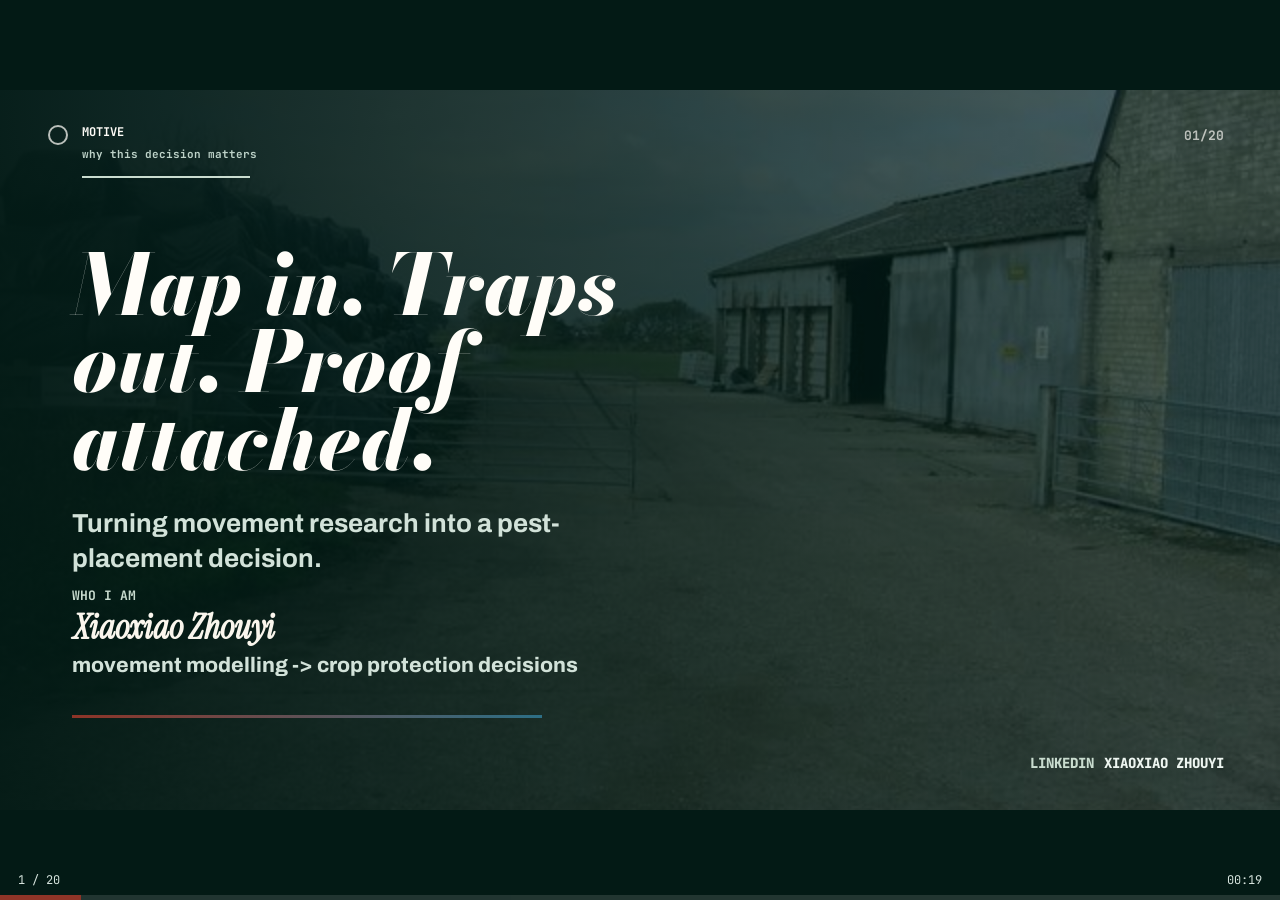
==== commit 60dc316f: "Suppress BioPath presentation favicon request" ====
--- a/biopath-ecef/index.html
+++ b/biopath-ecef/index.html
@@ -4,6 +4,7 @@
 <meta charset="utf-8">
 <meta name="viewport" content="width=device-width, initial-scale=1">
 <title>BioPath ECEF Festival Presentation V3 London Cuts Direction</title>
+<link rel="icon" href="data:,">
 <style>
   @import url('https://fonts.googleapis.com/css2?family=Archivo:wght@400;500;600;700;800&family=Bodoni+Moda:ital,wght@0,600;0,700;0,800;1,600;1,700;1,800&family=Instrument+Serif:ital@0;1&family=JetBrains+Mono:wght@500;700&display=swap');
   :root {
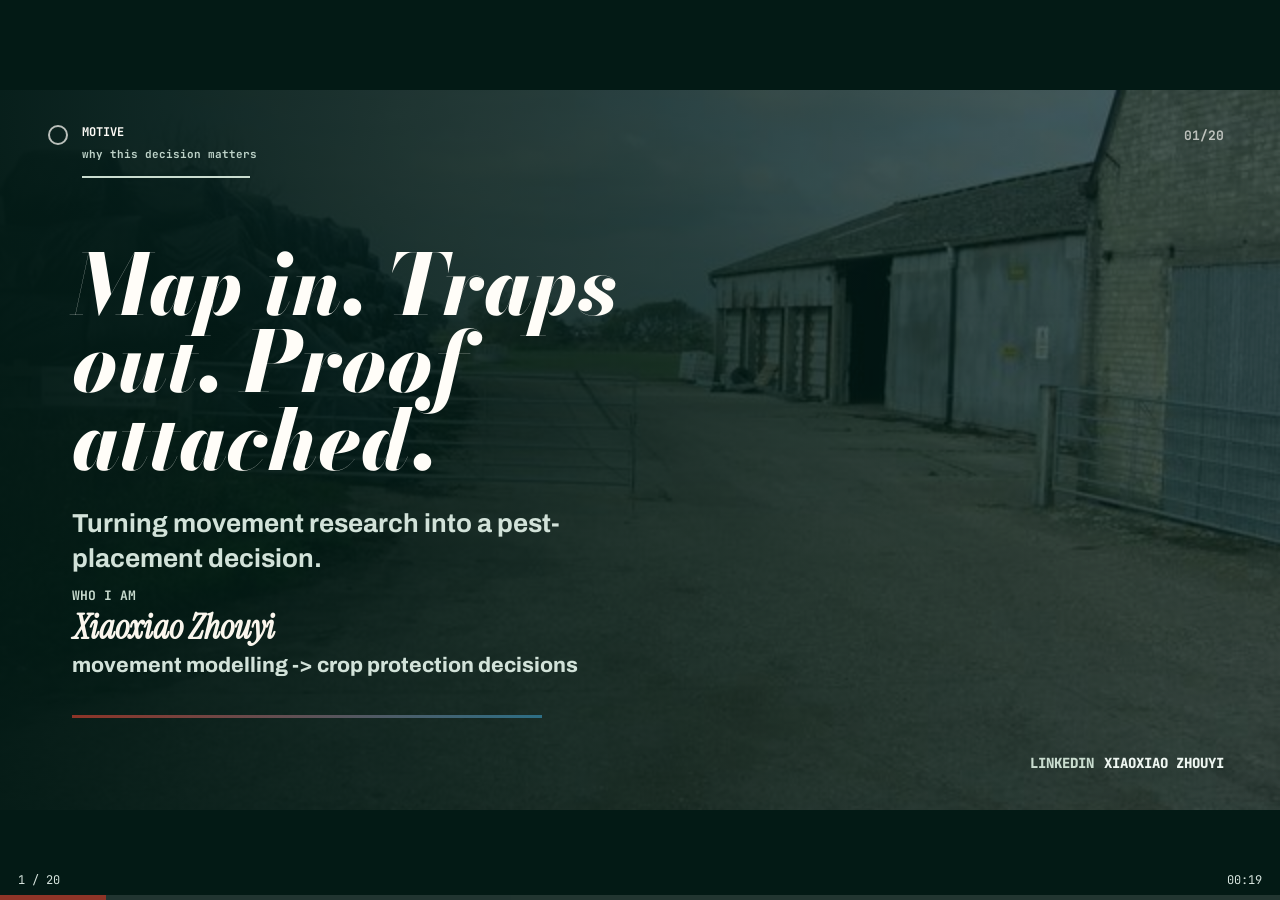
==== commit ab19728f: "BioPath deck: correct Ceres Agri-Tech name, align slide 12 note, enlarge trap-key labels" ====
--- a/biopath-ecef/index.html
+++ b/biopath-ecef/index.html
@@ -115,7 +115,7 @@
   .trap-stage .trap-steps text:first-of-type { font-size:17px; fill:var(--accent); }
   .trap-stage .trap-steps text:nth-of-type(2) { font-size:11px; }
   .trap-key { position:absolute; left:22px; right:22px; bottom:20px; display:grid; grid-template-columns:repeat(3,1fr); gap:10px; }
-  .trap-key b { background:#0F3D34; color:var(--paper); padding:11px 10px; font-family:var(--f-mono); font-size:13px; text-transform:uppercase; text-align:center; }
+  .trap-key b { background:#0F3D34; color:var(--paper); padding:11px 10px; font-family:var(--f-mono); font-size:16px; text-transform:uppercase; text-align:center; }
   @keyframes trapRoute { to { stroke-dashoffset:-42; } }
   @keyframes trapScent { 0%,100% { opacity:.38; transform:scale(.96); } 50% { opacity:.9; transform:scale(1.04); } }
   @keyframes trapBlink { 0%,35% { opacity:.38; } 36%,100% { opacity:1; } }
@@ -603,7 +603,7 @@
             <section class="slide light s18" data-index="17">
               
         <div class="route-stage">
-          <div><small>Feb 2026</small><b>Ceres AgriTech</b><span>roadshow + follow-up route</span></div>
+          <div><small>Feb 2026</small><b>Ceres Agri-Tech</b><span>roadshow + follow-up route</span></div>
           <i>-></i>
           <div class="hot"><small>Jun 2026</small><b>LINCAM EOI</b><span>advice requested</span></div>
           <i>-></i>
@@ -616,7 +616,7 @@
               <div class="linkedin-mark"><span>LinkedIn</span><b>Xiaoxiao Zhouyi</b></div>
               <div class="copy">
                 <h1>The route to use has already started.</h1>
-                <p>Ceres AgriTech LINCAM EOI advice is underway, with software/IP information submitted through Bristol.</p>
+                <p>Ceres Agri-Tech LINCAM EOI advice is underway, with software/IP information submitted through Bristol.</p>
               </div>
             </section>
             
@@ -642,7 +642,7 @@
               
         <div class="thanks-stage">
           <strong>Thank you</strong>
-          <div><b>ECEF</b><b>Luca Giuggioli</b><b>Bristol Innovations</b><b>Ceres AgriTech conversations</b></div>
+          <div><b>ECEF</b><b>Luca Giuggioli</b><b>Bristol Innovations</b><b>Ceres Agri-Tech conversations</b></div>
         </div>
         <div class="qr-stage">
           <img src="assets/linkedin-qr.jpg" alt="LinkedIn QR code">
@@ -655,7 +655,7 @@
               <div class="linkedin-mark"><span>LinkedIn</span><b>Xiaoxiao Zhouyi</b></div>
               <div class="copy">
                 <h1>One useful decision, made clearer.</h1>
-                <p>Thanks to ECEF, my supervisor Luca Giuggioli, Bristol Innovations, and the Ceres AgriTech conversations.</p>
+                <p>Thanks to ECEF, my supervisor Luca Giuggioli, Bristol Innovations, and the Ceres Agri-Tech conversations.</p>
               </div>
             </section>
             </main></div></div>
@@ -663,7 +663,7 @@
 <div class="bar"><i id="bar"></i></div>
 <div class="help" id="help">V3 timed mode | Auto-advance every 20s | Space/Right next | Left previous | F fullscreen | T reset</div>
 <script>
-const slides = [{"num": 1, "title": "BioPath", "visual": "Map in. Traps out. Proof attached.", "support": "Turning movement research into a pest-placement decision.", "note": "Hi, I'm Xiaoxiao Zhouyi. I work on movement and encounter models, and BioPath is my ECEF project: a tool that turns a site map into better trap locations. The promise is simple: map in, traps out, proof attached."}, {"num": 2, "title": "The Strawberry Reason", "visual": "This started close to home.", "support": "Movement modelling is my route in; my grandfather's strawberries are why it feels personal.", "note": "I come to this as someone who works on movement and encounters. But the motivation is also personal: my grandfather's home grew strawberries. So crop protection was never only a market or a model. It was plants, labour, timing, and uncertainty."}, {"num": 3, "title": "What Counts as a Trap", "visual": "A trap is where movement becomes evidence.", "support": "Lures attract, sticky cards catch, and monitoring points count what is happening in the crop row.", "note": "When I say trap, I mean a practical monitoring point in the crop: it might use a lure, a sticky card, or a small sensor. The key idea is that the trap turns movement into evidence. BioPath asks where those points should go, so the evidence is useful rather than accidental."}, {"num": 4, "title": "Why It Matters", "visual": "A few metres can change the work that follows.", "support": "Better placement can reduce wasted checks, chemical pressure, and weak explanations.", "note": "Why does that matter? Because a small placement decision can create a lot of follow-up work. If traps are in weak positions, people spend time checking, moving, and defending them. BioPath is meant to make that first decision clearer."}, {"num": 5, "title": "Research Origin", "visual": "Movement is uncertain. The environment shapes it.", "support": "Encounters are not random once space has structure.", "note": "The research idea is simple enough to say without equations. Movement is uncertain, but it is not random in every direction. Walls, corridors, entrances, and risky zones all shape where encounters are likely. That is the piece BioPath uses."}, {"num": 6, "title": "Translation", "visual": "ECEF moved the model toward a user decision.", "support": "A clever equation is not enough; someone has to act on the answer.", "note": "ECEF helped me stop treating this only as a model. A model can be clever and still not help anyone. The user question is sharper: can someone draw a map, choose a budget, and understand the recommended placements?"}, {"num": 7, "title": "Fellowship Frame", "visual": "The fellowship made the idea visible.", "support": "User, evidence, prototype, and story all had to become concrete.", "note": "The fellowship gave the idea a deadline and a room full of useful pressure. It made me test the parts I used to postpone: who needs this, what they would trust, and what the first version should prove."}, {"num": 8, "title": "What BioPath Does", "visual": "A simple workflow people can question.", "support": "Map, budget, coordinates, proof: each step should be explainable.", "note": "The product version is intentionally plain. A user starts with a site map and a number of traps. BioPath returns a ranked plan plus a benchmark. The important thing is not the picture; it is whether the recommendation can be discussed."}, {"num": 9, "title": "Prototype", "visual": "The prototype makes the story concrete.", "support": "Solver, API, web demo, and saved run outputs make the workflow tangible.", "note": "I have built enough of the prototype to make the idea tangible. There is a solver, a small API, a web demo, and saved run outputs. It is not polished software yet, but it is no longer just a sentence on a slide."}, {"num": 10, "title": "Model Layer", "visual": "The map makes the assumptions visible.", "support": "A synthetic site lets us discuss the logic without private field data.", "note": "Before BioPath solves anything, it needs to know what the site looks like. Where can movement happen? Where are the barriers? Which areas matter most? I use a synthetic map here so the assumptions stay visible and discussable."}, {"num": 11, "title": "Solve Layer", "visual": "Coordinates, not just a picture.", "support": "The decision shifts from gut feel alone to a placement that can be tested.", "note": "Then the model searches for placements. I do not need to show every calculation in this talk. The point is the change in the decision: instead of saying these spots look right, we can ask why these spots, and how good are they?"}, {"num": 12, "title": "Early Proof", "visual": "Early evidence turns the next test specific.", "support": "Demo metrics are not the finish line; they define what a pilot should measure.", "note": "The numbers here are not the finish line. They are a starting point for the evidence a pilot would need. Capture score, distance, and robustness give me concrete things to ask about, instead of asking vaguely whether this looks good."}, {"num": 13, "title": "Customer Discovery", "visual": "The hard question is trust.", "support": "From can it work? to who would use it, pay for it, and repeat it?", "note": "ECEF changed the question from, can I make the algorithm work, to, who would actually use this? That is a bigger question. The Ceres AgriTech conversations helped make it practical: trust, workflow, price, evidence, and grower needs."}, {"num": 14, "title": "Language Shift", "visual": "I had to translate novelty into value.", "support": "Start with the decision; bring in the method only when it helps.", "note": "I also had to change my language. In research, I might start with mean first-passage time. In a room like this, that starts too far in. I should start with the decision: where to place traps, and why."}, {"num": 15, "title": "The Product Promise", "visual": "Map in. Traps out. Proof attached.", "support": "The idea has to be simple enough to travel without me in the room.", "note": "That phrase is the product promise. Map in means a real site. Traps out means a concrete recommendation. Proof attached means the decision can be questioned. If people remember that, BioPath has a story that can travel."}, {"num": 16, "title": "Commercialisation Reality", "visual": "A useful tool needs rules of the road.", "support": "IP, pilots, partners, and adoption route matter because they protect the next step.", "note": "Commercialisation made the project more real. I have started the software and IP route, and I need pilots and partners around that. Those details should support the main story, not bury it. The story is still the decision."}, {"num": 17, "title": "The Ask", "visual": "The next step needs real sites.", "support": "I am looking for pilot conversations, pest-control expertise, and practical feedback.", "note": "The most useful response would be a real test. I would love to speak with growers, pest managers, agritech people, or anyone who knows field constraints. A small pilot conversation would tell me far more than general interest."}, {"num": 18, "title": "Not Just on Paper", "visual": "The route to use has already started.", "support": "Ceres AgriTech LINCAM EOI advice is underway, with software/IP information submitted through Bristol.", "note": "This is not just a slide exercise. I have already asked Bristol's commercialisation team about a Ceres AgriTech LINCAM Proof of Concept EOI, and I have submitted the software information form. That does not mean funding is secured. It means the route is real."}, {"num": 19, "title": "Next Step", "visual": "From showcase to pilot conversation.", "support": "One partner site, one baseline map, one evidence plan.", "note": "After this showcase, the practical next step is deliberately small: one partner site, one baseline map, and one evidence plan. The LINCAM route is useful because it asks exactly those questions: grower need, field evidence, and commercial fit."}, {"num": 20, "title": "Thank You", "visual": "One useful decision, made clearer.", "support": "Thanks to ECEF, my supervisor Luca Giuggioli, Bristol Innovations, and the Ceres AgriTech conversations.", "note": "So the final message is simple. BioPath takes a messy placement decision and makes it easier to discuss: here is the map, here are the coordinates, here is the evidence. Thank you to ECEF, Luca, Bristol Innovations, and the Ceres AgriTech conversations that helped move this toward practice."}];
+const slides = [{"num": 1, "title": "BioPath", "visual": "Map in. Traps out. Proof attached.", "support": "Turning movement research into a pest-placement decision.", "note": "Hi, I'm Xiaoxiao Zhouyi. I work on movement and encounter models, and BioPath is my ECEF project: a tool that turns a site map into better trap locations. The promise is simple: map in, traps out, proof attached."}, {"num": 2, "title": "The Strawberry Reason", "visual": "This started close to home.", "support": "Movement modelling is my route in; my grandfather's strawberries are why it feels personal.", "note": "I come to this as someone who works on movement and encounters. But the motivation is also personal: my grandfather's home grew strawberries. So crop protection was never only a market or a model. It was plants, labour, timing, and uncertainty."}, {"num": 3, "title": "What Counts as a Trap", "visual": "A trap is where movement becomes evidence.", "support": "Lures attract, sticky cards catch, and monitoring points count what is happening in the crop row.", "note": "When I say trap, I mean a practical monitoring point in the crop: it might use a lure, a sticky card, or a small sensor. The key idea is that the trap turns movement into evidence. BioPath asks where those points should go, so the evidence is useful rather than accidental."}, {"num": 4, "title": "Why It Matters", "visual": "A few metres can change the work that follows.", "support": "Better placement can reduce wasted checks, chemical pressure, and weak explanations.", "note": "Why does that matter? Because a small placement decision can create a lot of follow-up work. If traps are in weak positions, people spend time checking, moving, and defending them. BioPath is meant to make that first decision clearer."}, {"num": 5, "title": "Research Origin", "visual": "Movement is uncertain. The environment shapes it.", "support": "Encounters are not random once space has structure.", "note": "The research idea is simple enough to say without equations. Movement is uncertain, but it is not random in every direction. Walls, corridors, entrances, and risky zones all shape where encounters are likely. That is the piece BioPath uses."}, {"num": 6, "title": "Translation", "visual": "ECEF moved the model toward a user decision.", "support": "A clever equation is not enough; someone has to act on the answer.", "note": "ECEF helped me stop treating this only as a model. A model can be clever and still not help anyone. The user question is sharper: can someone draw a map, choose a budget, and understand the recommended placements?"}, {"num": 7, "title": "Fellowship Frame", "visual": "The fellowship made the idea visible.", "support": "User, evidence, prototype, and story all had to become concrete.", "note": "The fellowship gave the idea a deadline and a room full of useful pressure. It made me test the parts I used to postpone: who needs this, what they would trust, and what the first version should prove."}, {"num": 8, "title": "What BioPath Does", "visual": "A simple workflow people can question.", "support": "Map, budget, coordinates, proof: each step should be explainable.", "note": "The product version is intentionally plain. A user starts with a site map and a number of traps. BioPath returns a ranked plan plus a benchmark. The important thing is not the picture; it is whether the recommendation can be discussed."}, {"num": 9, "title": "Prototype", "visual": "The prototype makes the story concrete.", "support": "Solver, API, web demo, and saved run outputs make the workflow tangible.", "note": "I have built enough of the prototype to make the idea tangible. There is a solver, a small API, a web demo, and saved run outputs. It is not polished software yet, but it is no longer just a sentence on a slide."}, {"num": 10, "title": "Model Layer", "visual": "The map makes the assumptions visible.", "support": "A synthetic site lets us discuss the logic without private field data.", "note": "Before BioPath solves anything, it needs to know what the site looks like. Where can movement happen? Where are the barriers? Which areas matter most? I use a synthetic map here so the assumptions stay visible and discussable."}, {"num": 11, "title": "Solve Layer", "visual": "Coordinates, not just a picture.", "support": "The decision shifts from gut feel alone to a placement that can be tested.", "note": "Then the model searches for placements. I do not need to show every calculation in this talk. The point is the change in the decision: instead of saying these spots look right, we can ask why these spots, and how good are they?"}, {"num": 12, "title": "Early Proof", "visual": "Early evidence turns the next test specific.", "support": "Demo metrics are not the finish line; they define what a pilot should measure.", "note": "The numbers here are not the finish line. They are a starting point for the evidence a pilot would need. Capture score, mean distance, and P95 distance give me concrete things to ask about, instead of asking vaguely whether this looks good."}, {"num": 13, "title": "Customer Discovery", "visual": "The hard question is trust.", "support": "From can it work? to who would use it, pay for it, and repeat it?", "note": "ECEF changed the question from, can I make the algorithm work, to, who would actually use this? That is a bigger question. The Ceres Agri-Tech conversations helped make it practical: trust, workflow, price, evidence, and grower needs."}, {"num": 14, "title": "Language Shift", "visual": "I had to translate novelty into value.", "support": "Start with the decision; bring in the method only when it helps.", "note": "I also had to change my language. In research, I might start with mean first-passage time. In a room like this, that starts too far in. I should start with the decision: where to place traps, and why."}, {"num": 15, "title": "The Product Promise", "visual": "Map in. Traps out. Proof attached.", "support": "The idea has to be simple enough to travel without me in the room.", "note": "That phrase is the product promise. Map in means a real site. Traps out means a concrete recommendation. Proof attached means the decision can be questioned. If people remember that, BioPath has a story that can travel."}, {"num": 16, "title": "Commercialisation Reality", "visual": "A useful tool needs rules of the road.", "support": "IP, pilots, partners, and adoption route matter because they protect the next step.", "note": "Commercialisation made the project more real. I have started the software and IP route, and I need pilots and partners around that. Those details should support the main story, not bury it. The story is still the decision."}, {"num": 17, "title": "The Ask", "visual": "The next step needs real sites.", "support": "I am looking for pilot conversations, pest-control expertise, and practical feedback.", "note": "The most useful response would be a real test. I would love to speak with growers, pest managers, agritech people, or anyone who knows field constraints. A small pilot conversation would tell me far more than general interest."}, {"num": 18, "title": "Not Just on Paper", "visual": "The route to use has already started.", "support": "Ceres Agri-Tech LINCAM EOI advice is underway, with software/IP information submitted through Bristol.", "note": "This is not just a slide exercise. I have already asked Bristol's commercialisation team about a Ceres Agri-Tech LINCAM Proof of Concept EOI, and I have submitted the software information form. That does not mean funding is secured. It means the route is real."}, {"num": 19, "title": "Next Step", "visual": "From showcase to pilot conversation.", "support": "One partner site, one baseline map, one evidence plan.", "note": "After this showcase, the practical next step is deliberately small: one partner site, one baseline map, and one evidence plan. The LINCAM route is useful because it asks exactly those questions: grower need, field evidence, and commercial fit."}, {"num": 20, "title": "Thank You", "visual": "One useful decision, made clearer.", "support": "Thanks to ECEF, my supervisor Luca Giuggioli, Bristol Innovations, and the Ceres Agri-Tech conversations.", "note": "So the final message is simple. BioPath takes a messy placement decision and makes it easier to discuss: here is the map, here are the coordinates, here is the evidence. Thank you to ECEF, Luca, Bristol Innovations, and the Ceres Agri-Tech conversations that helped move this toward practice."}];
 const STORAGE_KEY = 'biopath-ecef-festival-v3-slide';
 const STATE_KEY = 'biopath-ecef-festival-v3-state';
 const CHANNEL = 'biopath-ecef-festival-v3-channel';
